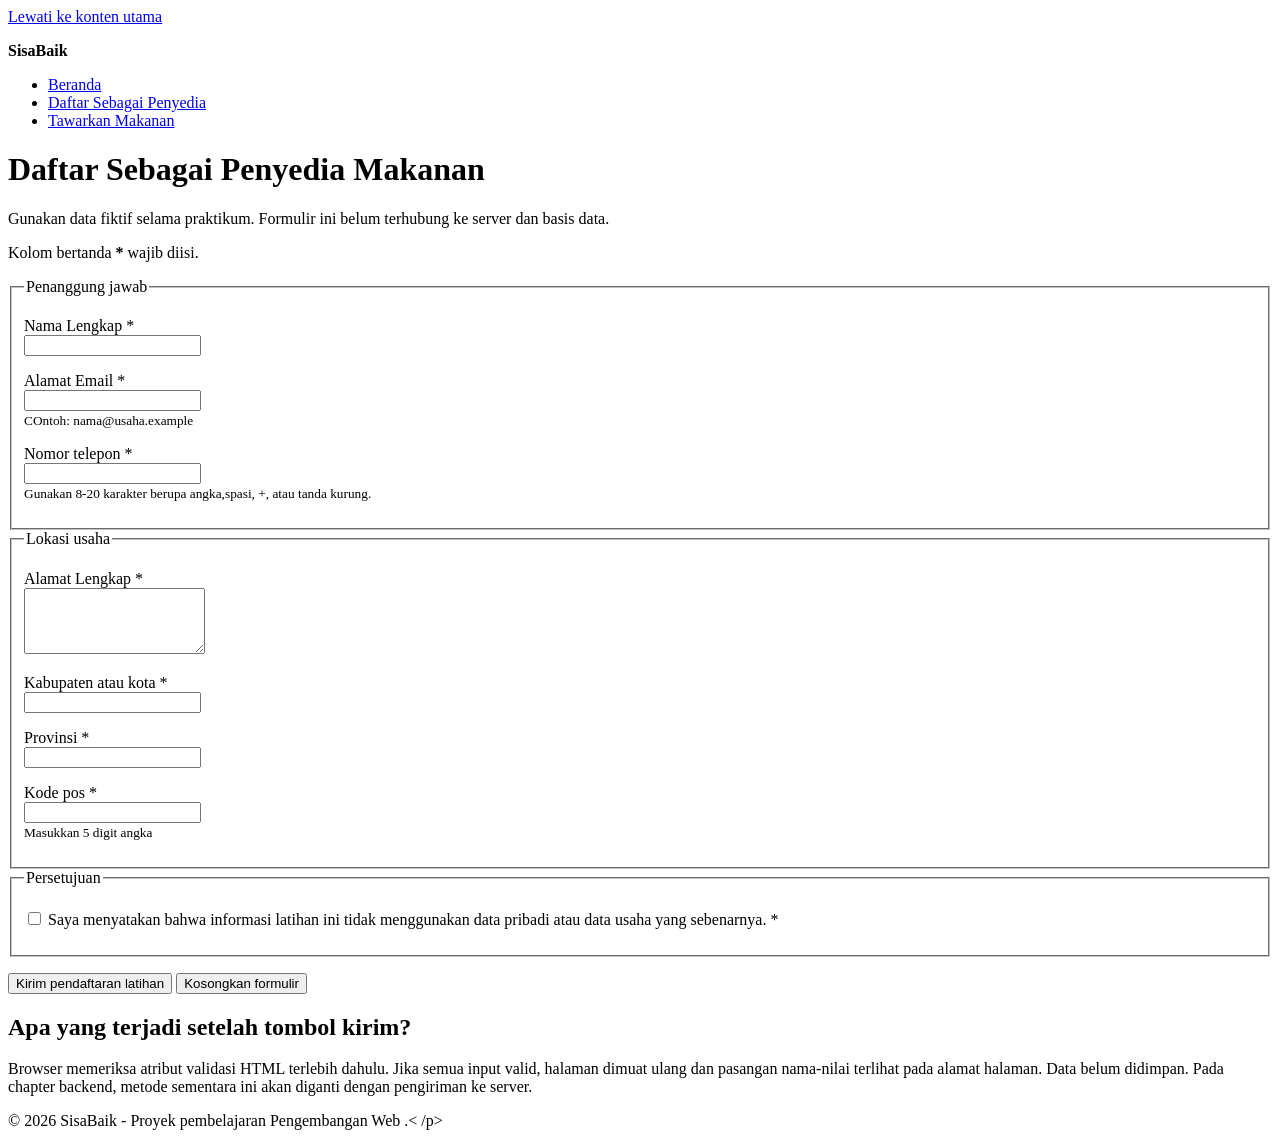
==== daftar-penyedia.html @ 783adfe1 "feat: add accessible provider registration form" ====
<!doctype html>
<html lang="id">
  <head>
    <meta charset="UTF-8" />
    <meta name="viewport" content="width=device-width, initial-scale=1.0" />
    <title>Daftar Sebagai Penyedia - SisaBaik</title>
    <link rel="stylesheet" href="styles.css" />
  </head>
  <body>
    <a href="#konten-utama">Lewati ke konten utama</a>

    <header>
      <p><strong>SisaBaik</strong></p>
      <nav aria-label="Navigasi utama">
        <ul>
          <li><a href="index.html">Beranda</a></li>
          <li>
            <a href="daftar-penyedia.html" aria-current="page"
              >Daftar Sebagai Penyedia
            </a>
          </li>
          <li><a href="tawarkan-makanan.html">Tawarkan Makanan</a></li>
        </ul>
      </nav>
    </header>

    <main id="konten-utama" tabindex="-1">
      <h1>Daftar Sebagai Penyedia Makanan</h1>
      <p>
        Gunakan data fiktif selama praktikum. Formulir ini belum terhubung ke
        server dan basis data.
      </p>
      <p id="petunjuk-wajib">Kolom bertanda <strong>*</strong> wajib diisi.</p>

      <form
        action="daftar-penyedia.html"
        method="get"
        aria-describedby="petunjuk-wajib"
      >
        <fieldset>
          <legend>Penanggung jawab</legend>

          <p>
            <label for="nama-penanggung-jawab">Nama Lengkap *</label><br />
            <input
              type="text"
              id="nama-penanggung-jawab"
              name="nama_penanggung_jawab"
              autocomplete="name"
              minlength="3"
              maxlength="100"
              required
            />
          </p>

          <p>
            <label for="email">Alamat Email *</label><br />
            <input
              type="email"
              id="email"
              name="email"
              autocomplete="email"
              maxlength="245"
              aria-describedby="bantuan-email"
              required
            /><br />
            <small id="bantuan-email">COntoh: nama@usaha.example</small>
          </p>

          <p>
            <label for="telepon">Nomor telepon *</label><br />
            <input
              type="tel"
              id="telepon"
              name="telepon"
              autocomplete="tel"
              inputmode="tel"
              pattern="[0-9+]{8,20}"
              aria-describedby="bantuan-telepon"
              required
            /><br />
            <small id="bantuan-telepon">
              Gunakan 8-20 karakter berupa angka,spasi, +, atau tanda kurung.
            </small>
          </p>
        </fieldset>

        <fieldset>
          <legend>Lokasi usaha</legend>

          <p>
            <label for="alamat">Alamat Lengkap *</label><br />
            <textarea
              id="alamat"
              name="alamat"
              rows="4"
              autocomplete="street-address"
              minlength="10"
              maxlength="250"
              required
            ></textarea>
          </p>

          <p>
            <label for="kota">Kabupaten atau kota *</label><br />
            <input
              type="text"
              id="kota"
              name="kota"
              autocomplete="address-level2"
              maxlength="100"
              required
            />
          </p>

          <p>
            <label for="provinsi">Provinsi *</label><br />
            <input
              type="text"
              id="provinsi"
              name="provinsi"
              autocomplete="address-level1"
              maxlength="100"
              required
            />
          </p>

          <p>
            <label for="kode-pos">Kode pos *</label><br />
            <input
              type="text"
              id="kode-pos"
              name="kode_pos"
              autocomplete="postal-code"
              inputmode="numeric"
              pattern="[0-9]{5}"
              maxlength="5"
              required
            /><br />
            <small id="bantuan-kode-pos">Masukkan 5 digit angka</small>
          </p>
        </fieldset>

        <fieldset>
          <legend>Persetujuan</legend>
          <p>
            <input
              type="checkbox"
              id="persetujuan"
              name="persetujuan"
              value="setuju"
              required
            />
            <label for="persetujuan">
              Saya menyatakan bahwa informasi latihan ini tidak menggunakan data
              pribadi atau data usaha yang sebenarnya. *
            </label>
          </p>
        </fieldset>

        <p>
          <button type="submit">Kirim pendaftaran latihan</button>
          <button type="reset">Kosongkan formulir</button>
        </p>
      </form>

      <section aria-labelledby="catatan-prototipe">
        <h2 id="catatan-prototipe">Apa yang terjadi setelah tombol kirim?</h2>
        <p>
          Browser memeriksa atribut validasi HTML terlebih dahulu. Jika semua
          input valid, halaman dimuat ulang dan pasangan nama-nilai terlihat
          pada alamat halaman. Data belum didimpan. Pada chapter backend, metode
          sementara ini akan diganti dengan pengiriman ke server.
        </p>
      </section>
    </main>

    <footer>
      <p>&copy; 2026 SisaBaik - Proyek pembelajaran Pengembangan Web .< /p></p>
    </footer>
  </body>
</html>
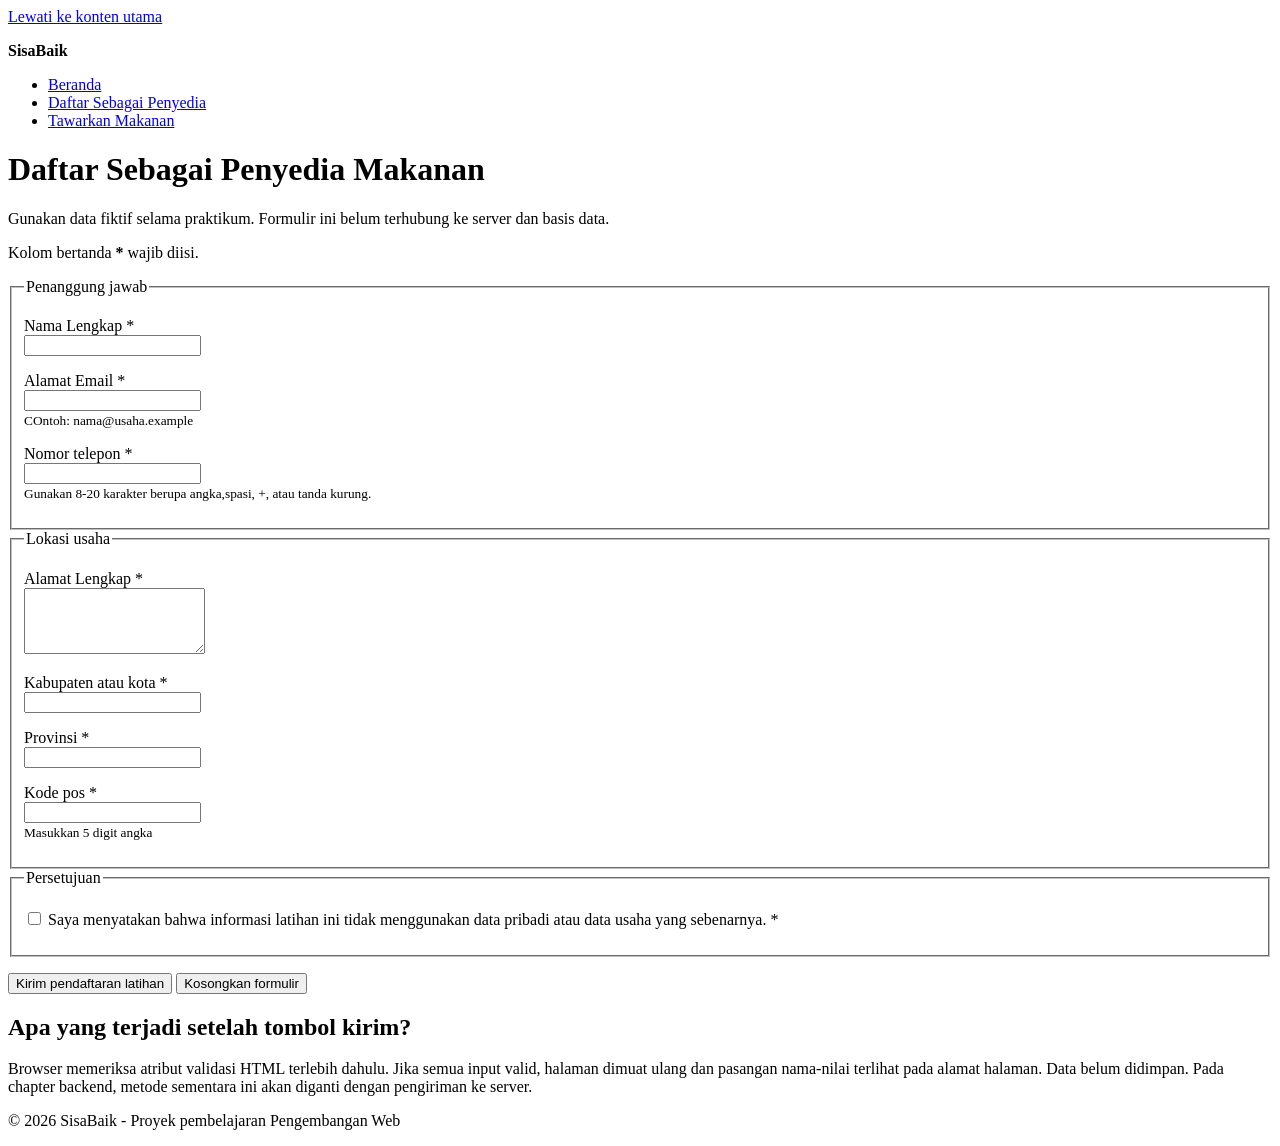
==== commit 68b94ed5: "git push" ====
--- a/daftar-penyedia.html
+++ b/daftar-penyedia.html
@@ -176,7 +176,7 @@
     </main>
 
     <footer>
-      <p>&copy; 2026 SisaBaik - Proyek pembelajaran Pengembangan Web .< /p></p>
+      <p>&copy; 2026 SisaBaik - Proyek pembelajaran Pengembangan Web</p>
     </footer>
   </body>
 </html>
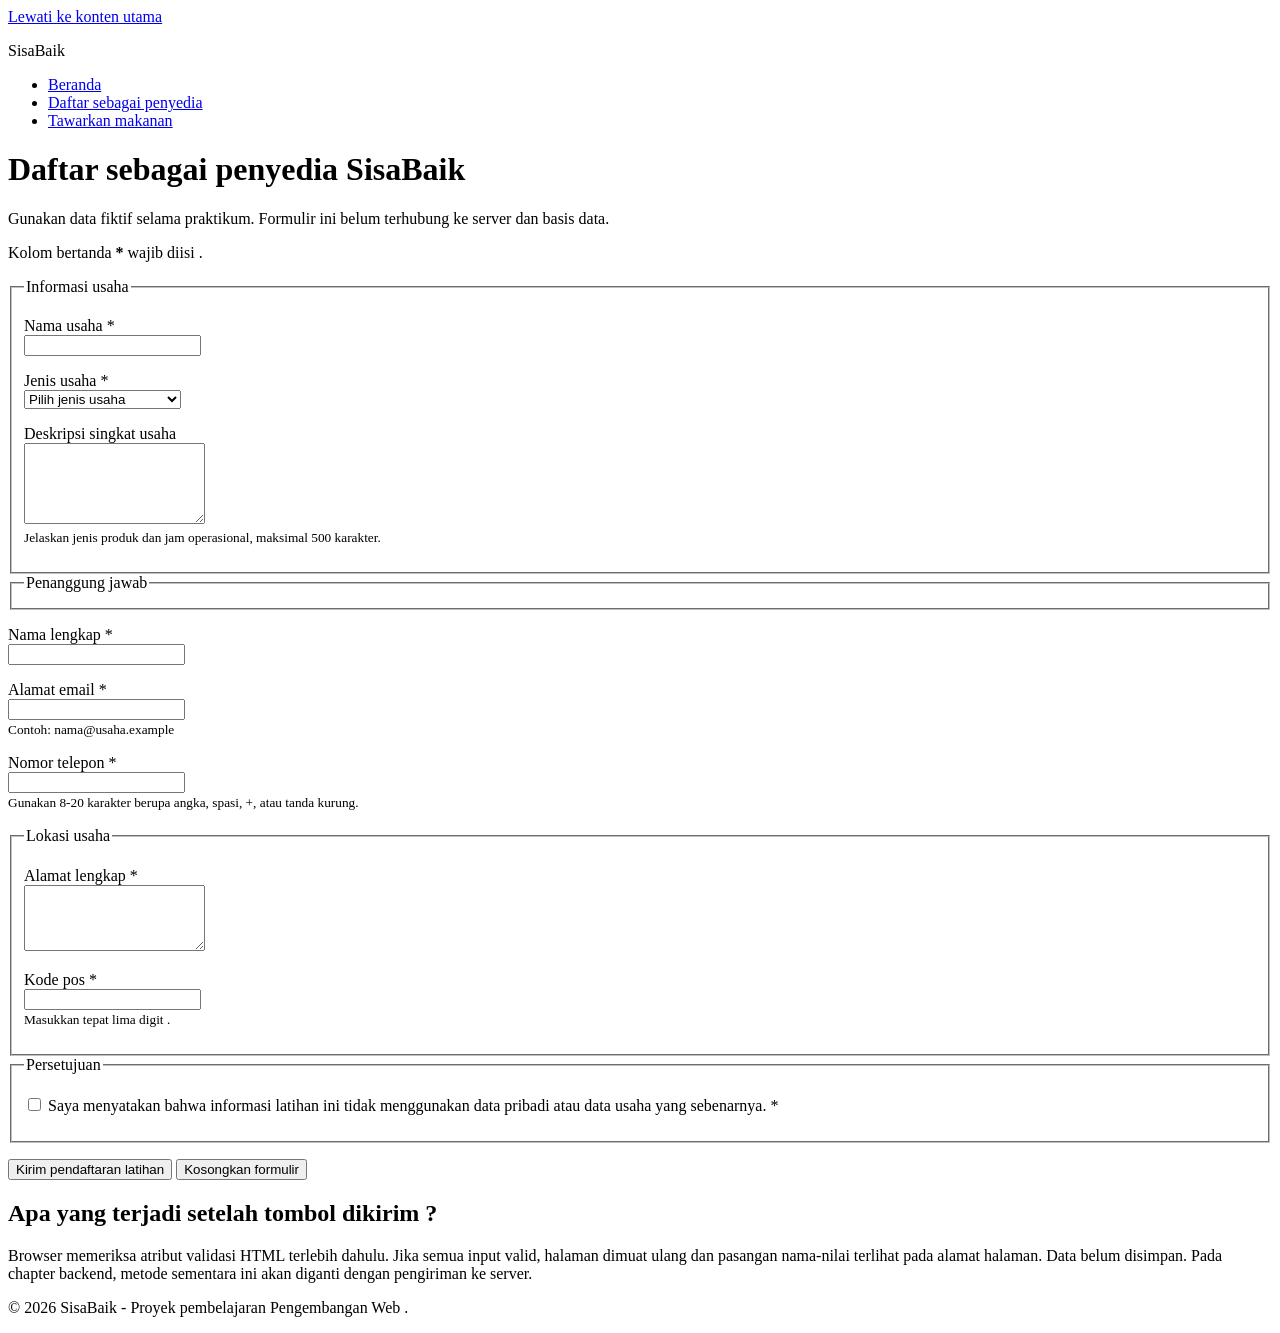
==== commit fe6ee101: "style: apply responsive layout to Sisabaik pages" ====
--- a/daftar-penyedia.html
+++ b/daftar-penyedia.html
@@ -2,181 +2,214 @@
 <html lang="id">
   <head>
     <meta charset="UTF-8" />
-    <meta name="viewport" content="width=device-width, initial-scale=1.0" />
-    <title>Daftar Sebagai Penyedia - SisaBaik</title>
-    <link rel="stylesheet" href="styles.css" />
+    <meta name="viewport" content="width=device-width, initial-scale=1" />
+    <meta
+      name="description"
+      content="Formulir prototipe untuk mendaftar sebagai penyedia makanan berlebih melalui SisaBaik"
+    />
+    <title>Daftar sebagai penyedia - SisaBaik</title>
+    <link rel="stylesheet" href="style.css" />
   </head>
-  <body>
-    <a href="#konten-utama">Lewati ke konten utama</a>
-
-    <header>
-      <p><strong>SisaBaik</strong></p>
+  <a class="skip-link" href="#konten-utama">Lewati ke konten utama</a>
+
+  <header class="site-header">
+    <div class="container header-layout">
+      <p class="brand">SisaBaik</p>
       <nav aria-label="Navigasi utama">
-        <ul>
+        <ul class="nav-list">
           <li><a href="index.html">Beranda</a></li>
           <li>
-            <a href="daftar-penyedia.html" aria-current="page"
-              >Daftar Sebagai Penyedia
+            <a href="daftar-penyedia.html" aria-current="page">
+              Daftar sebagai penyedia
             </a>
           </li>
-          <li><a href="tawarkan-makanan.html">Tawarkan Makanan</a></li>
+          <li><a href="tawarkan-makanan.html">Tawarkan makanan</a></li>
         </ul>
       </nav>
-    </header>
-
-    <main id="konten-utama" tabindex="-1">
-      <h1>Daftar Sebagai Penyedia Makanan</h1>
-      <p>
+    </div>
+  </header>
+
+  <main class="container" id="konten-utama" tabindex="-1">
+    <div class="page-heading">
+      <h1>Daftar sebagai penyedia SisaBaik</h1>
+      <p class="lead">
         Gunakan data fiktif selama praktikum. Formulir ini belum terhubung ke
         server dan basis data.
       </p>
-      <p id="petunjuk-wajib">Kolom bertanda <strong>*</strong> wajib diisi.</p>
-
-      <form
-        action="daftar-penyedia.html"
-        method="get"
-        aria-describedby="petunjuk-wajib"
-      >
-        <fieldset>
-          <legend>Penanggung jawab</legend>
-
-          <p>
-            <label for="nama-penanggung-jawab">Nama Lengkap *</label><br />
-            <input
-              type="text"
-              id="nama-penanggung-jawab"
-              name="nama_penanggung_jawab"
-              autocomplete="name"
-              minlength="3"
-              maxlength="100"
-              required
-            />
-          </p>
-
-          <p>
-            <label for="email">Alamat Email *</label><br />
-            <input
-              type="email"
-              id="email"
-              name="email"
-              autocomplete="email"
-              maxlength="245"
-              aria-describedby="bantuan-email"
-              required
-            /><br />
-            <small id="bantuan-email">COntoh: nama@usaha.example</small>
-          </p>
-
-          <p>
-            <label for="telepon">Nomor telepon *</label><br />
-            <input
-              type="tel"
-              id="telepon"
-              name="telepon"
-              autocomplete="tel"
-              inputmode="tel"
-              pattern="[0-9+]{8,20}"
-              aria-describedby="bantuan-telepon"
-              required
-            /><br />
-            <small id="bantuan-telepon">
-              Gunakan 8-20 karakter berupa angka,spasi, +, atau tanda kurung.
-            </small>
-          </p>
-        </fieldset>
-
-        <fieldset>
-          <legend>Lokasi usaha</legend>
-
-          <p>
-            <label for="alamat">Alamat Lengkap *</label><br />
-            <textarea
-              id="alamat"
-              name="alamat"
-              rows="4"
-              autocomplete="street-address"
-              minlength="10"
-              maxlength="250"
-              required
-            ></textarea>
-          </p>
-
-          <p>
-            <label for="kota">Kabupaten atau kota *</label><br />
-            <input
-              type="text"
-              id="kota"
-              name="kota"
-              autocomplete="address-level2"
-              maxlength="100"
-              required
-            />
-          </p>
-
-          <p>
-            <label for="provinsi">Provinsi *</label><br />
-            <input
-              type="text"
-              id="provinsi"
-              name="provinsi"
-              autocomplete="address-level1"
-              maxlength="100"
-              required
-            />
-          </p>
-
-          <p>
-            <label for="kode-pos">Kode pos *</label><br />
-            <input
-              type="text"
-              id="kode-pos"
-              name="kode_pos"
-              autocomplete="postal-code"
-              inputmode="numeric"
-              pattern="[0-9]{5}"
-              maxlength="5"
-              required
-            /><br />
-            <small id="bantuan-kode-pos">Masukkan 5 digit angka</small>
-          </p>
-        </fieldset>
-
-        <fieldset>
-          <legend>Persetujuan</legend>
-          <p>
-            <input
-              type="checkbox"
-              id="persetujuan"
-              name="persetujuan"
-              value="setuju"
-              required
-            />
-            <label for="persetujuan">
-              Saya menyatakan bahwa informasi latihan ini tidak menggunakan data
-              pribadi atau data usaha yang sebenarnya. *
-            </label>
-          </p>
-        </fieldset>
+      <p class="required-note" id="petunjuk-wajib">
+        Kolom bertanda <strong> *</strong> wajib diisi .
+      </p>
+    </div>
+    <form
+      class="form-card"
+      action="daftar-penyedia.html"
+      method="get"
+      aria-describedby="petunjuk-wajib"
+    >
+      <fieldset class="form-section">
+        <legend>Informasi usaha</legend>
 
         <p>
-          <button type="submit">Kirim pendaftaran latihan</button>
-          <button type="reset">Kosongkan formulir</button>
+          <label for="nama-usaha">Nama usaha *</label><br />
+          <input
+            type="text"
+            id="nama-usaha"
+            name="nama_usaha"
+            autocomplete="organization"
+            minlength="3"
+            maxlength="100"
+            required
+          />
         </p>
-      </form>
-
-      <section aria-labelledby="catatan-prototipe">
-        <h2 id="catatan-prototipe">Apa yang terjadi setelah tombol kirim?</h2>
+
         <p>
-          Browser memeriksa atribut validasi HTML terlebih dahulu. Jika semua
-          input valid, halaman dimuat ulang dan pasangan nama-nilai terlihat
-          pada alamat halaman. Data belum didimpan. Pada chapter backend, metode
-          sementara ini akan diganti dengan pengiriman ke server.
+          <label for="jenis-usaha">Jenis usaha *</label><br />
+          <select id="jenis-usaha" name="jenis_usaha" required>
+            <option value="">Pilih jenis usaha</option>
+            <option value="restoran">Restoran</option>
+            <option value="toko-roti">Toko roti</option>
+            <option value="katering">Katering</option>
+            <option value="ritel">Toko ritel</option>
+            <option value="hotel">Hotel atau penginapan</option>
+            <option value="lainnya">Lainnya</option>
+          </select>
         </p>
-      </section>
-    </main>
-
-    <footer>
-      <p>&copy; 2026 SisaBaik - Proyek pembelajaran Pengembangan Web</p>
-    </footer>
-  </body>
+
+        <p>
+          <label for="deskripsi-usaha">Deskripsi singkat usaha</label><br />
+          <textarea
+            id="deskripsi-usaha"
+            name="deskripsi_usaha"
+            rows="5"
+            maxlength="500"
+            aria-describedby="bantuan-deskripsi"
+          ></textarea
+          ><br />
+          <small id="bantuan-deskripsi">
+            Jelaskan jenis produk dan jam operasional, maksimal 500 karakter.
+          </small>
+        </p>
+      </fieldset>
+
+      <fieldset class="form-section">
+        <legend>Penanggung jawab</legend>
+      </fieldset>
+
+      <p>
+        <label for="nama-penanggung-jawab">Nama lengkap *</label><br />
+        <input
+          type="text"
+          id="nama-penanggung-jawab"
+          name="nama_penanggung_jawab"
+          autocomplete="name"
+          minlength="3"
+          maxlength="100"
+          required
+        />
+      </p>
+      <p>
+        <label for="email">Alamat email *</label><br />
+        <input
+          type="email"
+          id="email"
+          name="email"
+          autocomplete="email"
+          maxlength="254"
+          aria-describedby="bantuan-email"
+          required
+        /><br />
+        <small id="bantuan-email">Contoh: nama@usaha.example</small>
+      </p>
+      <p>
+        <label for="telepon">Nomor telepon  *</label><br />
+        <input
+          type="tel"
+          id="telepon"
+          name="telepon"
+          autocomplete="tel"
+          inputmode="tel"
+          pattern="[0-9+() ]{8,20}"
+          aria-describedby="bantuan-telepon"
+          required
+      ><br>
+    <small id="bantuan-telepon">
+     Gunakan 8-20 karakter berupa angka, spasi, +, atau tanda kurung.
+      </small>
+      </p>
+    </fieldset>
+
+    <fieldset class="form-section">
+      <legend>Lokasi usaha</legend>
+
+      </p>
+      <label for="alamat">Alamat lengkap *</label><br>
+    <textarea
+        id="alamat"
+        name="alamat"
+        rows="4"
+        autocomplete="street-address"
+        minlength="10"
+        maxlength="250"
+        required
+    ></textarea>
+</p>
+
+<p>
+<label for="kode-pos">Kode pos *</label><br>
+<input
+type="text"
+id="kode-pos"
+name="kode_pos"
+autocomplete="postal-code"
+inputmode="numeric"
+pattern="[0-9]{5}"
+aria-describedby="bantuan-kode-pos"
+required
+><br>
+<small id="bantuan-kode-pos">Masukkan tepat lima digit .</small>
+</p>
+</fieldset>
+
+<fieldset class="form-section">
+<legend>Persetujuan</legend>
+<p>
+<input
+type="checkbox"
+id="persetujuan"
+name="persetujuan"
+value="setuju"
+required
+>
+
+<label for="persetujuan">
+Saya menyatakan bahwa informasi latihan ini tidak menggunakan
+data pribadi atau data usaha yang sebenarnya. *
+</label>
+</p>
+</fieldset>
+
+<p class="form-actions">
+<button class="button" type="submit">Kirim pendaftaran latihan</button>
+<button class="button button-secondary" type="reset">Kosongkan formulir</button>
+
+</p>
+</form>
+
+<section class="section" aria-labelledby="catatan-prototipe">
+<h2 id="catatan-prototipe">Apa yang terjadi setelah tombol dikirim ?</h2>
+<p>
+  Browser memeriksa atribut validasi HTML terlebih dahulu. Jika semua
+  input valid, halaman dimuat ulang dan pasangan nama-nilai terlihat
+  pada alamat halaman. Data belum disimpan. Pada chapter backend,
+  metode sementara ini akan diganti dengan pengiriman ke server.
+</p>
+</section>
+</main>
+
+<footer class="site-footer">
+<div class="container footer-layout">
+<p>&copy; 2026 SisaBaik - Proyek pembelajaran Pengembangan Web .</p>
+</div>
+</footer>
+</body>
 </html>
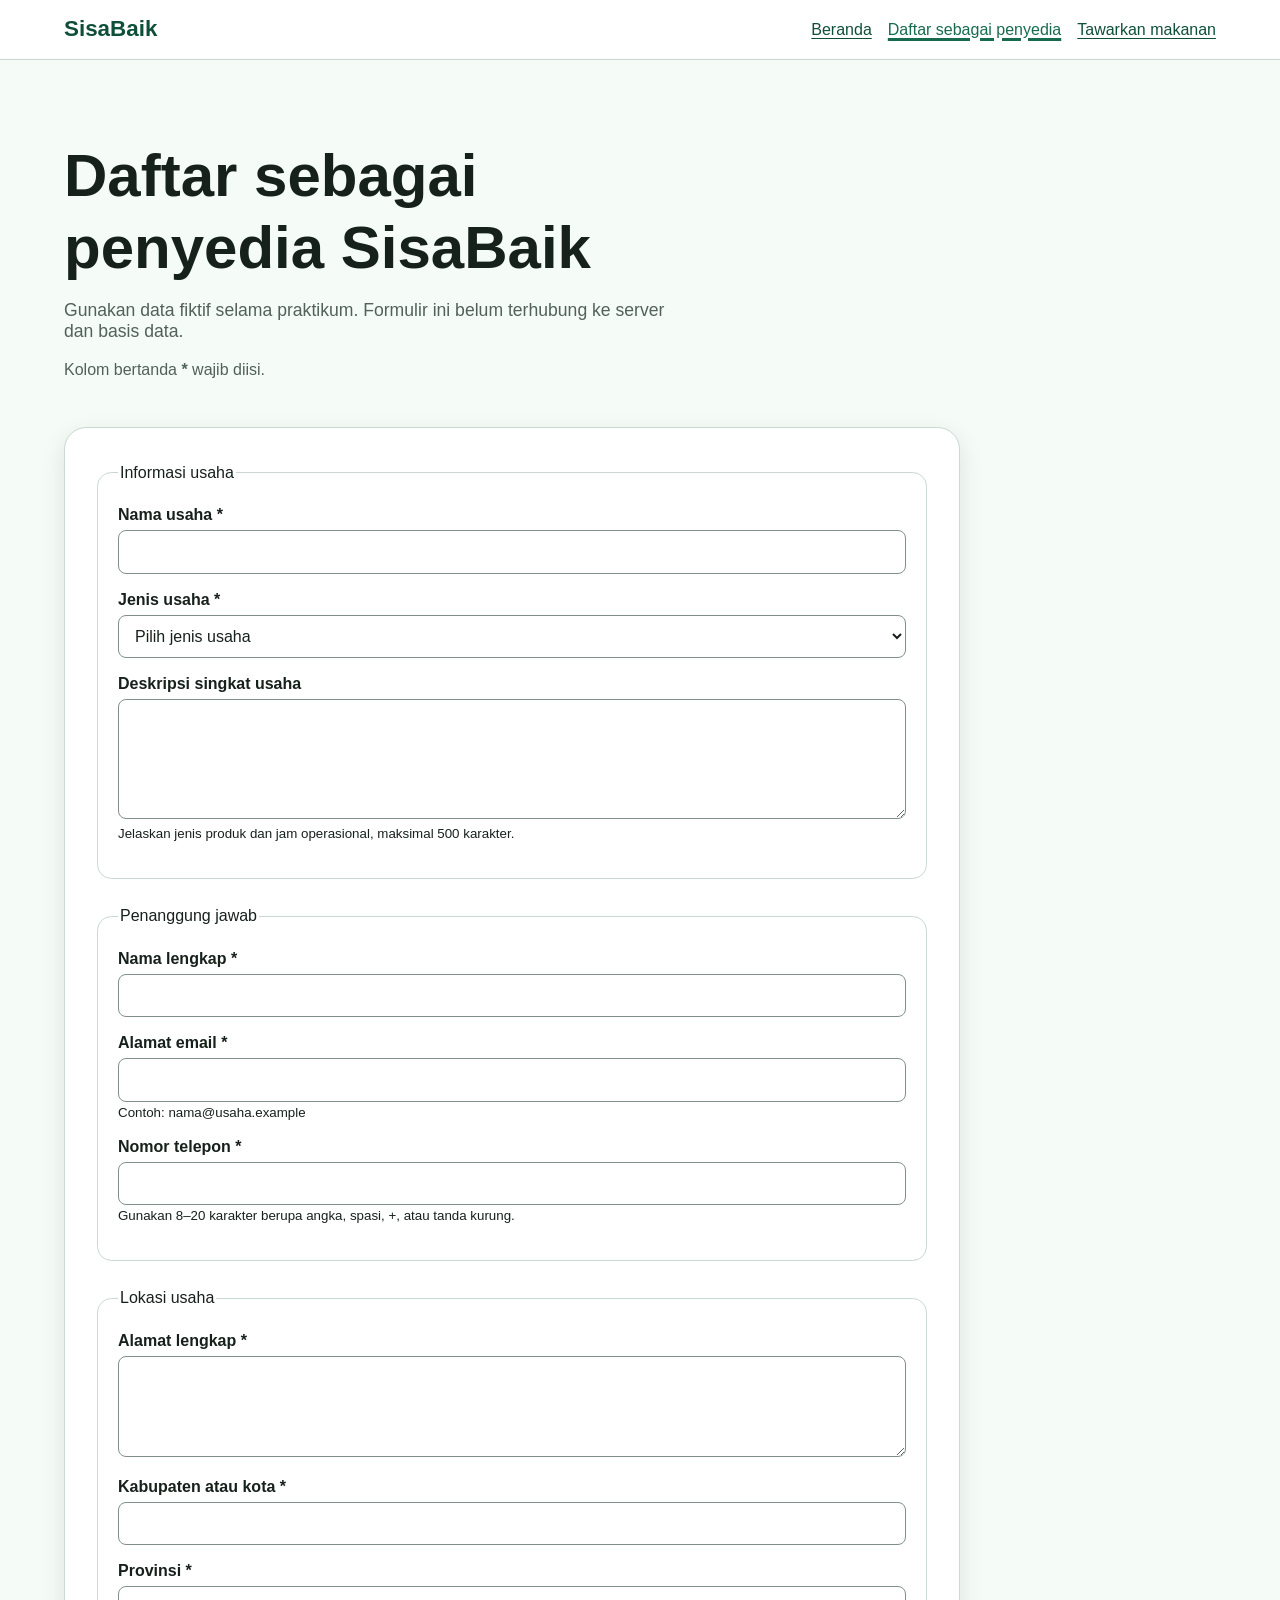
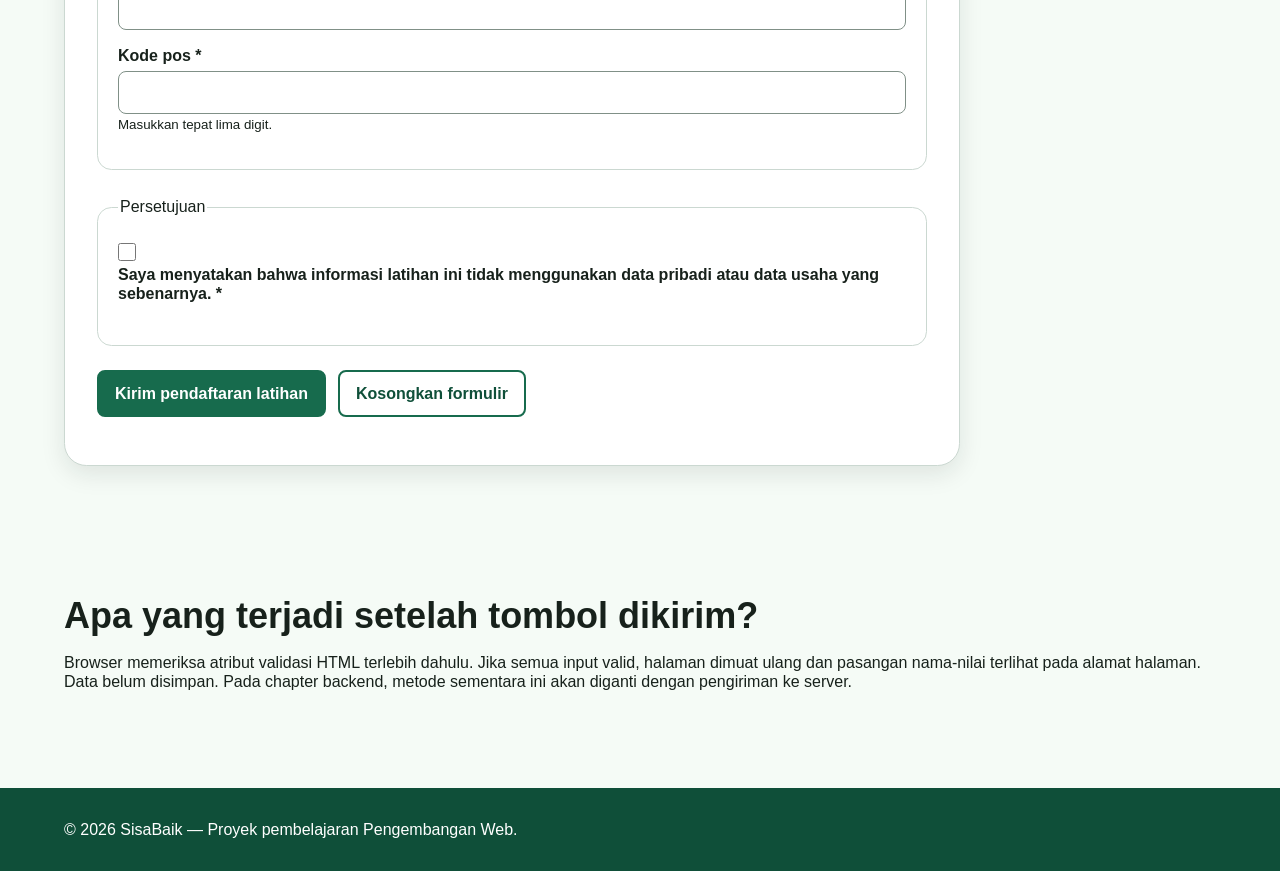
==== commit f5754e50: "style: apply responsive layout to Sisabaik pages" ====
--- a/daftar-penyedia.html
+++ b/daftar-penyedia.html
@@ -1,215 +1,275 @@
 <!doctype html>
 <html lang="id">
   <head>
-    <meta charset="UTF-8" />
+    <meta charset="utf-8" />
     <meta name="viewport" content="width=device-width, initial-scale=1" />
+
     <meta
       name="description"
-      content="Formulir prototipe untuk mendaftar sebagai penyedia makanan berlebih melalui SisaBaik"
+      content="Formulir prototipe untuk mendaftarkan usaha sebagai penyedia makanan di SisaBaik."
     />
-    <title>Daftar sebagai penyedia - SisaBaik</title>
-    <link rel="stylesheet" href="style.css" />
+
+    <title>Daftar Penyedia | SisaBaik</title>
+
+    <link rel="stylesheet" href="styles.css" />
   </head>
-  <a class="skip-link" href="#konten-utama">Lewati ke konten utama</a>
-
-  <header class="site-header">
-    <div class="container header-layout">
-      <p class="brand">SisaBaik</p>
-      <nav aria-label="Navigasi utama">
-        <ul class="nav-list">
-          <li><a href="index.html">Beranda</a></li>
-          <li>
-            <a href="daftar-penyedia.html" aria-current="page">
-              Daftar sebagai penyedia
-            </a>
-          </li>
-          <li><a href="tawarkan-makanan.html">Tawarkan makanan</a></li>
-        </ul>
-      </nav>
-    </div>
-  </header>
-
-  <main class="container" id="konten-utama" tabindex="-1">
-    <div class="page-heading">
-      <h1>Daftar sebagai penyedia SisaBaik</h1>
-      <p class="lead">
-        Gunakan data fiktif selama praktikum. Formulir ini belum terhubung ke
-        server dan basis data.
-      </p>
-      <p class="required-note" id="petunjuk-wajib">
-        Kolom bertanda <strong> *</strong> wajib diisi .
-      </p>
-    </div>
-    <form
-      class="form-card"
-      action="daftar-penyedia.html"
-      method="get"
-      aria-describedby="petunjuk-wajib"
-    >
-      <fieldset class="form-section">
-        <legend>Informasi usaha</legend>
+
+  <body>
+    <a class="skip-link" href="#konten-utama"> Lewati ke konten utama </a>
+
+    <header class="site-header">
+      <div class="container header-layout">
+        <p class="brand">SisaBaik</p>
+
+        <nav aria-label="Navigasi utama">
+          <ul class="nav-list">
+            <li>
+              <a href="index.html">Beranda</a>
+            </li>
+
+            <li>
+              <a href="daftar-penyedia.html" aria-current="page">
+                Daftar sebagai penyedia
+              </a>
+            </li>
+
+            <li>
+              <a href="tawarkan-makanan.html"> Tawarkan makanan </a>
+            </li>
+          </ul>
+        </nav>
+      </div>
+    </header>
+
+    <main class="container" id="konten-utama" tabindex="-1">
+      <div class="page-heading">
+        <h1>Daftar sebagai penyedia SisaBaik</h1>
+
+        <p class="lead">
+          Gunakan data fiktif selama praktikum. Formulir ini belum terhubung ke
+          server dan basis data.
+        </p>
+
+        <p class="required-note" id="petunjuk-wajib">
+          Kolom bertanda <strong>*</strong> wajib diisi.
+        </p>
+      </div>
+
+      <form
+        class="form-card"
+        action="daftar-penyedia.html"
+        method="get"
+        aria-describedby="petunjuk-wajib"
+      >
+        <fieldset class="form-section">
+          <legend>Informasi usaha</legend>
+
+          <p>
+            <label for="nama-usaha">Nama usaha *</label><br />
+
+            <input
+              type="text"
+              id="nama-usaha"
+              name="nama_usaha"
+              autocomplete="organization"
+              minlength="3"
+              maxlength="100"
+              required
+            />
+          </p>
+
+          <p>
+            <label for="jenis-usaha">Jenis usaha *</label><br />
+
+            <select id="jenis-usaha" name="jenis_usaha" required>
+              <option value="">Pilih jenis usaha</option>
+              <option value="restoran">Restoran</option>
+              <option value="toko-roti">Toko roti</option>
+              <option value="katering">Katering</option>
+              <option value="ritel">Toko ritel</option>
+              <option value="hotel">Hotel atau penginapan</option>
+              <option value="lainnya">Lainnya</option>
+            </select>
+          </p>
+
+          <p>
+            <label for="deskripsi-usaha"> Deskripsi singkat usaha </label><br />
+
+            <textarea
+              id="deskripsi-usaha"
+              name="deskripsi_usaha"
+              rows="5"
+              maxlength="500"
+              aria-describedby="bantuan-deskripsi"
+            ></textarea
+            ><br />
+
+            <small id="bantuan-deskripsi">
+              Jelaskan jenis produk dan jam operasional, maksimal 500 karakter.
+            </small>
+          </p>
+        </fieldset>
+
+        <fieldset class="form-section">
+          <legend>Penanggung jawab</legend>
+
+          <p>
+            <label for="nama-penanggung-jawab"> Nama lengkap * </label><br />
+
+            <input
+              type="text"
+              id="nama-penanggung-jawab"
+              name="nama_penanggung_jawab"
+              autocomplete="name"
+              minlength="3"
+              maxlength="100"
+              required
+            />
+          </p>
+
+          <p>
+            <label for="email">Alamat email *</label><br />
+
+            <input
+              type="email"
+              id="email"
+              name="email"
+              autocomplete="email"
+              maxlength="254"
+              aria-describedby="bantuan-email"
+              required
+            /><br />
+
+            <small id="bantuan-email"> Contoh: nama@usaha.example </small>
+          </p>
+
+          <p>
+            <label for="telepon">Nomor telepon *</label><br />
+
+            <input
+              type="tel"
+              id="telepon"
+              name="telepon"
+              autocomplete="tel"
+              inputmode="tel"
+              pattern="[0-9+() ]{8,20}"
+              aria-describedby="bantuan-telepon"
+              required
+            /><br />
+
+            <small id="bantuan-telepon">
+              Gunakan 8–20 karakter berupa angka, spasi, +, atau tanda kurung.
+            </small>
+          </p>
+        </fieldset>
+
+        <fieldset class="form-section">
+          <legend>Lokasi usaha</legend>
+
+          <p>
+            <label for="alamat">Alamat lengkap *</label><br />
+
+            <textarea
+              id="alamat"
+              name="alamat"
+              rows="4"
+              autocomplete="street-address"
+              minlength="10"
+              maxlength="250"
+              required
+            ></textarea>
+          </p>
+
+          <p>
+            <label for="kota">Kabupaten atau kota *</label><br />
+
+            <input
+              type="text"
+              id="kota"
+              name="kota"
+              autocomplete="address-level2"
+              maxlength="100"
+              required
+            />
+          </p>
+
+          <p>
+            <label for="provinsi">Provinsi *</label><br />
+
+            <input
+              type="text"
+              id="provinsi"
+              name="provinsi"
+              autocomplete="address-level1"
+              maxlength="100"
+              required
+            />
+          </p>
+
+          <p>
+            <label for="kode-pos">Kode pos *</label><br />
+
+            <input
+              type="text"
+              id="kode-pos"
+              name="kode_pos"
+              autocomplete="postal-code"
+              inputmode="numeric"
+              pattern="[0-9]{5}"
+              aria-describedby="bantuan-kode-pos"
+              required
+            /><br />
+
+            <small id="bantuan-kode-pos"> Masukkan tepat lima digit. </small>
+          </p>
+        </fieldset>
+
+        <fieldset class="form-section">
+          <legend>Persetujuan</legend>
+
+          <p>
+            <input
+              type="checkbox"
+              id="persetujuan"
+              name="persetujuan"
+              value="setuju"
+              required
+            />
+
+            <label for="persetujuan">
+              Saya menyatakan bahwa informasi latihan ini tidak menggunakan data
+              pribadi atau data usaha yang sebenarnya. *
+            </label>
+          </p>
+        </fieldset>
+
+        <p class="form-actions">
+          <button class="button" type="submit">
+            Kirim pendaftaran latihan
+          </button>
+
+          <button class="button button-secondary" type="reset">
+            Kosongkan formulir
+          </button>
+        </p>
+      </form>
+
+      <section class="section" aria-labelledby="catatan-prototipe">
+        <h2 id="catatan-prototipe">Apa yang terjadi setelah tombol dikirim?</h2>
 
         <p>
-          <label for="nama-usaha">Nama usaha *</label><br />
-          <input
-            type="text"
-            id="nama-usaha"
-            name="nama_usaha"
-            autocomplete="organization"
-            minlength="3"
-            maxlength="100"
-            required
-          />
-        </p>
-
-        <p>
-          <label for="jenis-usaha">Jenis usaha *</label><br />
-          <select id="jenis-usaha" name="jenis_usaha" required>
-            <option value="">Pilih jenis usaha</option>
-            <option value="restoran">Restoran</option>
-            <option value="toko-roti">Toko roti</option>
-            <option value="katering">Katering</option>
-            <option value="ritel">Toko ritel</option>
-            <option value="hotel">Hotel atau penginapan</option>
-            <option value="lainnya">Lainnya</option>
-          </select>
-        </p>
-
-        <p>
-          <label for="deskripsi-usaha">Deskripsi singkat usaha</label><br />
-          <textarea
-            id="deskripsi-usaha"
-            name="deskripsi_usaha"
-            rows="5"
-            maxlength="500"
-            aria-describedby="bantuan-deskripsi"
-          ></textarea
-          ><br />
-          <small id="bantuan-deskripsi">
-            Jelaskan jenis produk dan jam operasional, maksimal 500 karakter.
-          </small>
-        </p>
-      </fieldset>
-
-      <fieldset class="form-section">
-        <legend>Penanggung jawab</legend>
-      </fieldset>
-
-      <p>
-        <label for="nama-penanggung-jawab">Nama lengkap *</label><br />
-        <input
-          type="text"
-          id="nama-penanggung-jawab"
-          name="nama_penanggung_jawab"
-          autocomplete="name"
-          minlength="3"
-          maxlength="100"
-          required
-        />
-      </p>
-      <p>
-        <label for="email">Alamat email *</label><br />
-        <input
-          type="email"
-          id="email"
-          name="email"
-          autocomplete="email"
-          maxlength="254"
-          aria-describedby="bantuan-email"
-          required
-        /><br />
-        <small id="bantuan-email">Contoh: nama@usaha.example</small>
-      </p>
-      <p>
-        <label for="telepon">Nomor telepon  *</label><br />
-        <input
-          type="tel"
-          id="telepon"
-          name="telepon"
-          autocomplete="tel"
-          inputmode="tel"
-          pattern="[0-9+() ]{8,20}"
-          aria-describedby="bantuan-telepon"
-          required
-      ><br>
-    <small id="bantuan-telepon">
-     Gunakan 8-20 karakter berupa angka, spasi, +, atau tanda kurung.
-      </small>
-      </p>
-    </fieldset>
-
-    <fieldset class="form-section">
-      <legend>Lokasi usaha</legend>
-
-      </p>
-      <label for="alamat">Alamat lengkap *</label><br>
-    <textarea
-        id="alamat"
-        name="alamat"
-        rows="4"
-        autocomplete="street-address"
-        minlength="10"
-        maxlength="250"
-        required
-    ></textarea>
-</p>
-
-<p>
-<label for="kode-pos">Kode pos *</label><br>
-<input
-type="text"
-id="kode-pos"
-name="kode_pos"
-autocomplete="postal-code"
-inputmode="numeric"
-pattern="[0-9]{5}"
-aria-describedby="bantuan-kode-pos"
-required
-><br>
-<small id="bantuan-kode-pos">Masukkan tepat lima digit .</small>
-</p>
-</fieldset>
-
-<fieldset class="form-section">
-<legend>Persetujuan</legend>
-<p>
-<input
-type="checkbox"
-id="persetujuan"
-name="persetujuan"
-value="setuju"
-required
->
-
-<label for="persetujuan">
-Saya menyatakan bahwa informasi latihan ini tidak menggunakan
-data pribadi atau data usaha yang sebenarnya. *
-</label>
-</p>
-</fieldset>
-
-<p class="form-actions">
-<button class="button" type="submit">Kirim pendaftaran latihan</button>
-<button class="button button-secondary" type="reset">Kosongkan formulir</button>
-
-</p>
-</form>
-
-<section class="section" aria-labelledby="catatan-prototipe">
-<h2 id="catatan-prototipe">Apa yang terjadi setelah tombol dikirim ?</h2>
-<p>
-  Browser memeriksa atribut validasi HTML terlebih dahulu. Jika semua
-  input valid, halaman dimuat ulang dan pasangan nama-nilai terlihat
-  pada alamat halaman. Data belum disimpan. Pada chapter backend,
-  metode sementara ini akan diganti dengan pengiriman ke server.
-</p>
-</section>
-</main>
-
-<footer class="site-footer">
-<div class="container footer-layout">
-<p>&copy; 2026 SisaBaik - Proyek pembelajaran Pengembangan Web .</p>
-</div>
-</footer>
-</body>
+          Browser memeriksa atribut validasi HTML terlebih dahulu. Jika semua
+          input valid, halaman dimuat ulang dan pasangan nama-nilai terlihat
+          pada alamat halaman. Data belum disimpan. Pada chapter backend, metode
+          sementara ini akan diganti dengan pengiriman ke server.
+        </p>
+      </section>
+    </main>
+
+    <footer class="site-footer">
+      <div class="container footer-layout">
+        <p>&copy; 2026 SisaBaik — Proyek pembelajaran Pengembangan Web.</p>
+      </div>
+    </footer>
+  </body>
 </html>
--- a/styles.css
+++ b/styles.css
@@ -0,0 +1,431 @@
+:root {
+  --color-primary: #176b4d;
+  --color-primary-dark: #0f4f39;
+  --color-primary-soft: #e8f5ef;
+  --color-accent: #f2b84b;
+  --color-text: #17211b;
+  --color-muted: #52615a;
+  --color-surface: #ffffff;
+  --color-background: #f5fbf6;
+  --color-border: #cbd8d1;
+  --color-danger: #a52a2a;
+  --shadow-card: 0 0.5rem 1.5rem rgb(23 33 27 / 10%);
+  --radius-small: 0.5rem;
+  --radius-medium: 0.9rem;
+  --radius-large: 1.4rem;
+  --content-width: 72rem;
+}
+
+*,
+*::before,
+*::after {
+  box-sizing: border-box;
+}
+
+html {
+  scroll-behavior: smooth;
+}
+
+body {
+  margin: 0;
+  background: var(--color-background);
+  color: var(--color-text);
+  font-family: Arial, Helvetica, sans-serif;
+  font-size: 1rem;
+  line-height: 1.6;
+}
+
+h1,
+h2,
+h3,
+p {
+  margin-block-start: 0;
+}
+
+h1,
+h2,
+h3,
+p {
+  line-height: 1.2;
+}
+
+h1 {
+  max-width: 18ch;
+  margin-block-end: 1rem;
+  font-size: clamp(2rem, 7vw, 3.75rem);
+}
+
+h2 {
+  margin-block-end: 1rem;
+  font-size: clamp(1.5rem, 4vw, 2.25rem);
+}
+
+h3 {
+  margin-block-end: 0.6rem;
+  font-size: 1.2rem;
+}
+
+a {
+  color: var(--color-primary-dark);
+  text-underline-offset: 0.2em;
+}
+
+a:hover {
+  text-decoration-thickness: 0.18em;
+}
+
+:focus-visible {
+  outline: 0.2rem solid var(--color-accent);
+  outline-offset: 0.2rem;
+}
+
+.skip-link {
+  position: absolute;
+  inset-block-start: 0.5rem;
+  inset-inline-start: 0.5rem;
+  z-index: 100;
+  padding: 0.7rem 1rem;
+  border-radius: var(--radius-small);
+  background: var(--color-text);
+  color: var(--color-surface);
+  transform: translateY(-180%);
+}
+
+.skip-link:focus {
+  transform: translateY(0);
+}
+
+.container {
+  width: min(100% - 2rem, var(--content-width));
+  margin-inline: auto;
+}
+
+.site-header {
+  background: var(--color-surface);
+  border-block-end: 0.0625rem solid var(--color-border);
+}
+
+.header-layout {
+  display: flex;
+  flex-direction: column;
+  gap: 0.75rem;
+  padding-block: 1rem;
+}
+
+.brand {
+  margin: 0;
+  color: var(--color-primary-dark);
+  font-size: 1.4rem;
+  font-weight: 700;
+}
+
+.nav-list {
+  display: flex;
+  flex-wrap: wrap;
+  gap: 0.5rem 1rem;
+  margin: 0;
+  padding: 0;
+  list-style: none;
+}
+
+.nav-list a[aria-current="page"] {
+  color: var(--color-primary);
+  text-decoration-thickness: 0.2rem;
+}
+
+.hero {
+  padding-block: clamp(3rem, 10vw, 7rem);
+  background: linear-gradient(
+    135deg,
+    rgb(232 245 239/ 95%),
+    rgb(255 255 255 / 92%)
+  );
+}
+
+.hero-layout {
+  display: grid;
+  gap: 2rem;
+  align-items: center;
+}
+
+.eyebrow {
+  margin-block-end: 0.5rem;
+  color: var(--color-primary-dark);
+  font-weight: 700;
+  letter-spacing: 0.05em;
+  text-transform: uppercase;
+}
+
+.lead {
+  max-width: 62ch;
+  color: var(--color-muted);
+  font-size: 1.1rem;
+}
+
+.hero-panel {
+  padding: 1.5rem;
+  border: 0.0625rem solid var(--color-border);
+  border-radius: var(--radius-large);
+  background: var(--color-surface);
+  box-shadow: var(--shadow-card);
+}
+
+.hero-panel strong {
+  display: block;
+  color: var(--color-primary-dark);
+  font-size: 2rem;
+}
+.button-group,
+.form-actions {
+  display: flex;
+  flex-wrap: wrap;
+  gap: 0.75rem;
+  align-items: center;
+}
+
+.button {
+  display: inline-block;
+  padding: 0.75rem 1rem;
+  border: 0.125rem solid var(--color-primary);
+  border-radius: var(--radius-small);
+  background: var(--color-primary);
+  color: var(--color-surface);
+  font: inherit;
+  font-weight: 700;
+  line-height: 1.2;
+  text-decoration: none;
+  cursor: pointer;
+}
+
+.button:hover {
+  background: var(--color-primary-dark);
+  border-color: var(--color-primary-dark);
+}
+
+.button-secondary {
+  background: transparent;
+  color: var(--color-primary-dark);
+}
+
+.section {
+  padding-block: clamp(2.5rem, 7vw, 5rem);
+}
+
+.section-alt {
+  background: var(--color-surface);
+}
+
+.section-intro {
+  max-width: 65ch;
+  color: var(--color-muted);
+}
+
+.steps-grid,
+.benefit-grid,
+.offer-grid {
+  display: grid;
+  grid-template-columns: 1fr;
+  gap: 1rem;
+}
+
+.card {
+  padding: 1.25rem;
+  border: 0.0625rem solid var(--color-border);
+  border-radius: var(--radius-medium);
+  background: var(--color-surface);
+  box-shadow: var(--shadow-card);
+}
+
+.step-number {
+  display: inline-grid;
+  width: 2.25rem;
+  height: 2.25rem;
+  margin-block-end: 0.75rem;
+  place-items: center;
+  border-radius: 50%;
+  background: var(--color-primary-soft);
+  color: var(--color-primary-dark);
+  font-weight: 700;
+}
+
+.offer-card {
+  display: flex;
+  flex-direction: column;
+  overflow: hidden;
+  border: 0.0625rem solid var(--color-border);
+  border-radius: var(--radius-medium);
+  background: var(--color-surface);
+  box-shadow: var(--shadow-card);
+}
+
+.offer-card__visual {
+  min-height: 8rem;
+  background: linear-gradient(
+    135deg,
+    var(--color-primary),
+    var(--color-primary-dark)
+  );
+}
+
+.offer-card__content {
+  display: flex;
+  flex: 1;
+  flex-direction: column;
+  padding: 1.25rem;
+}
+
+.offer-card__meta {
+  color: var(--color-muted);
+}
+
+.offer-card__price {
+  margin-block-start: auto;
+  font-size: 1.15rem;
+}
+
+.badge {
+  display: inline-block;
+  width: fit-content;
+  margin-block-end: 0.75rem;
+  padding: 0.25rem 0.6rem;
+  border-radius: 999px;
+  background: var(--color-primary-soft);
+  color: var(--color-primary-dark);
+  font-size: 0.85rem;
+  font-weight: 700;
+}
+
+.notice {
+  padding: 1rem;
+  border-inline-start: 0.3rem solid var(--color-primary);
+  border-radius: var(--radius-small);
+  background: var(--color-primary-soft);
+}
+
+.page-heading {
+  padding-block: clamp(2.5rem, 7vw, 5rem) 2rem;
+}
+
+.form-card {
+  max-width: 56rem;
+  margin-block-end: 3rem;
+  padding: clamp(1rem, 4vw, 2rem);
+  border: 0.0625rem solid var(--color-border);
+  border-radius: var(--radius-large);
+  background: var(--color-surface);
+  box-shadow: var(--shadow-card);
+}
+
+.form-section {
+  margin: 0 0 1.5rem;
+  padding: 1.25rem;
+  border: 0.0625rem solid var(--color-border);
+  border-radius: var(--radius-medium);
+}
+
+form-section legend {
+  padding-inline: 0.4rem;
+  color: var(--color-primary-dark);
+  font-size: 1.1rem;
+  font-weight: 700;
+}
+
+label {
+  display: inline-block;
+  margin-block-end: 0.35rem;
+  font-weight: 700;
+}
+
+input,
+select,
+textarea {
+  width: 100%;
+  padding: 0.7rem 0.75rem;
+  border: 0.0625rem solid #809087;
+  border-radius: var(--radius-small);
+  background: var(--color-surface);
+  color: var(--color-text);
+  font: inherit;
+}
+
+textarea {
+  resize: vertical;
+}
+
+input:focus,
+select:focus,
+textarea:focus {
+  border-color: var(--color-primary-dark);
+}
+
+input[type="checkbox"],
+input[type="radio"] {
+  width: 1.1rem;
+  height: 1.1rem;
+  margin: 0.2rem 0 0;
+  accent-color: var(--color-primary);
+}
+
+.required-note {
+  color: var(--color-muted);
+}
+
+.site-footer {
+  padding-block: 2rem;
+  background: var(--color-primary-dark);
+  color: var(--color-surface);
+}
+
+.site-footer a {
+  color: var(--color-surface);
+}
+
+.footer-layout {
+  display: flex;
+  flex-direction: column;
+  gap: 0.5rem;
+}
+
+.footer-layout p,
+.footer-layout address {
+  margin: 0;
+}
+
+@media (min-width: 48rem) {
+  .header-layout {
+    flex-direction: row;
+    justify-content: space-between;
+    align-items: center;
+  }
+
+  .hero-layout {
+    grid-template-columns: minmax(0, 1.5fr) minmax(15rem, 0.7fr);
+  }
+
+  .steps-grid,
+  .benefit-grid {
+    grid-template-columns: repeat(3, minmax(0, 1fr));
+  }
+
+  .offer-grid {
+    grid-template-columns: repeat(2, minmax(0, 1fr));
+  }
+
+  .footer-layout {
+    flex-direction: row;
+    justify-content: space-between;
+    align-items: center;
+  }
+}
+
+@media (min-width: 68rem) {
+  .offer-grid {
+    grid-template-columns: repeat(3, minmax(0, 1fr));
+  }
+}
+
+@media (prefers-reduced-motion: reduce) {
+  html {
+    scroll-behavior: auto;
+  }
+}
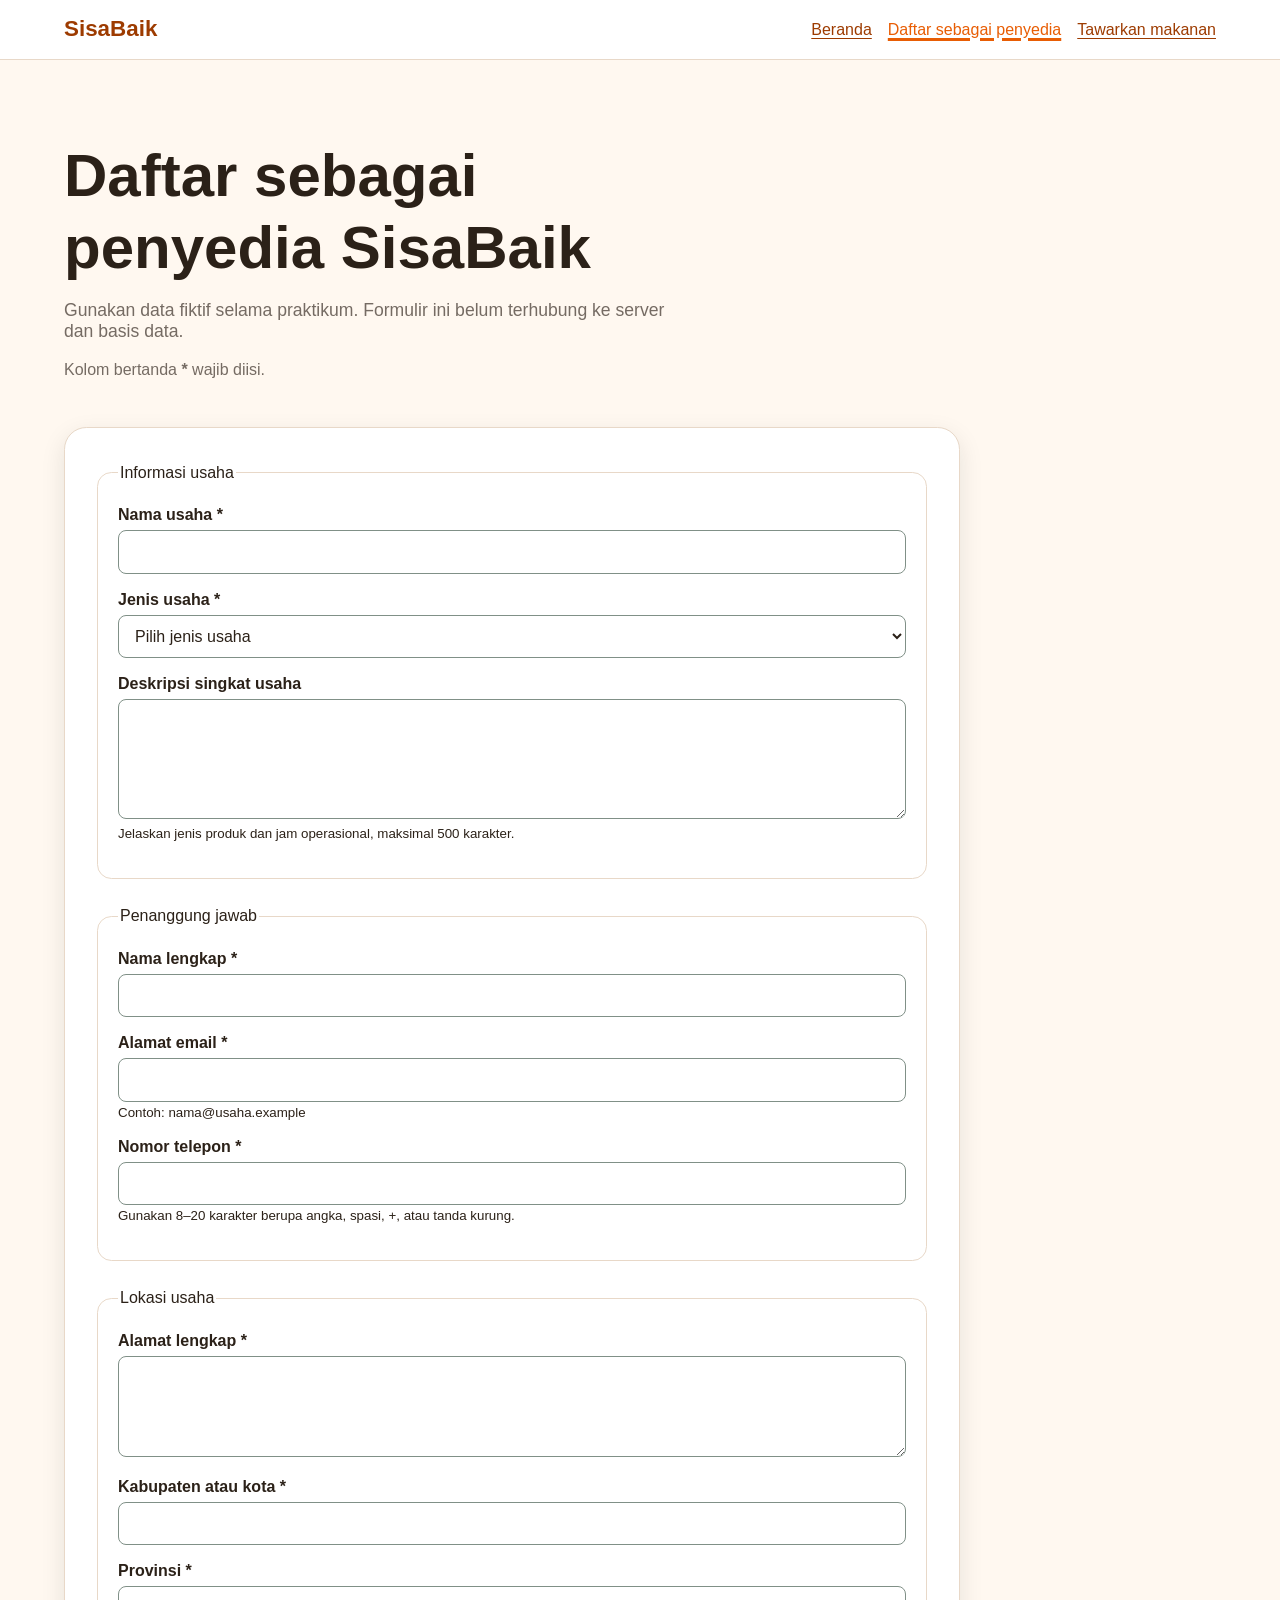
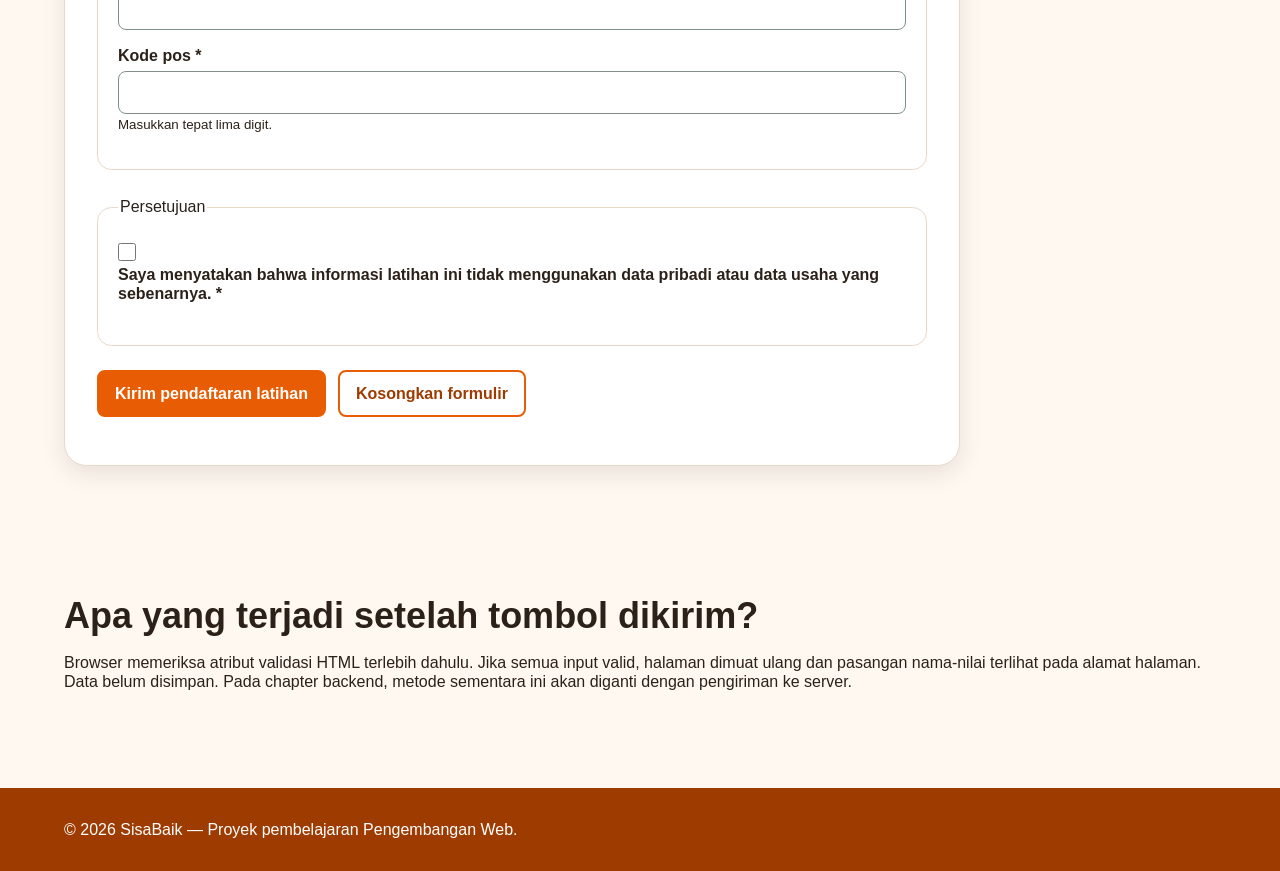
==== commit e5188144: "feat: add JSON-powered offer catalog" ====
--- a/daftar-penyedia.html
+++ b/daftar-penyedia.html
@@ -12,6 +12,7 @@
     <title>Daftar Penyedia | SisaBaik</title>
 
     <link rel="stylesheet" href="styles.css" />
+    <script src="app.js" defer></script>
   </head>
 
   <body>
--- a/styles.css
+++ b/styles.css
@@ -1,14 +1,14 @@
 :root {
-  --color-primary: #176b4d;
-  --color-primary-dark: #0f4f39;
-  --color-primary-soft: #e8f5ef;
-  --color-accent: #f2b84b;
-  --color-text: #17211b;
-  --color-muted: #52615a;
+  --color-primary: #e85d04;
+  --color-primary-dark: #9d3b00;
+  --color-primary-soft: #ffba7a;
+  --color-accent: #ffc107;
+  --color-text: #2b2118;
+  --color-muted: #756b63;
   --color-surface: #ffffff;
-  --color-background: #f5fbf6;
-  --color-border: #cbd8d1;
-  --color-danger: #a52a2a;
+  --color-background: #fff8f0;
+  --color-border: #e8d8c8;
+  --color-danger: #d62828;
   --shadow-card: 0 0.5rem 1.5rem rgb(23 33 27 / 10%);
   --radius-small: 0.5rem;
   --radius-medium: 0.9rem;
@@ -429,3 +429,35 @@
     scroll-behavior: auto;
   }
 }
+
+.filter-panel {
+  display: grid;
+  gap: 1rem;
+  margin-block: 1.5rem;
+  padding: 1rem;
+  border: 0.062rem solid var(--color-border);
+  border-radius: var(--radius-medium);
+  background: var(--color-surface);
+}
+.filter-panel p {
+  margin: 0;
+}
+.status-message {
+  min-height: 1.6rem;
+  color: var(--color-muted);
+}
+.cart-summary {
+  margin-block-start: 1.5rem;
+  padding: 1rem;
+  border-radius: var(--radius-medium);
+  background: var(--color-primary-soft);
+}
+.error-message {
+  color: var(--color-danger);
+  font-weigth: 700;
+}
+@media (min-width: 48rem) {
+  .filter-panel {
+    grid-template-columns: repeat(2, minmax(0, 1));
+  }
+}
